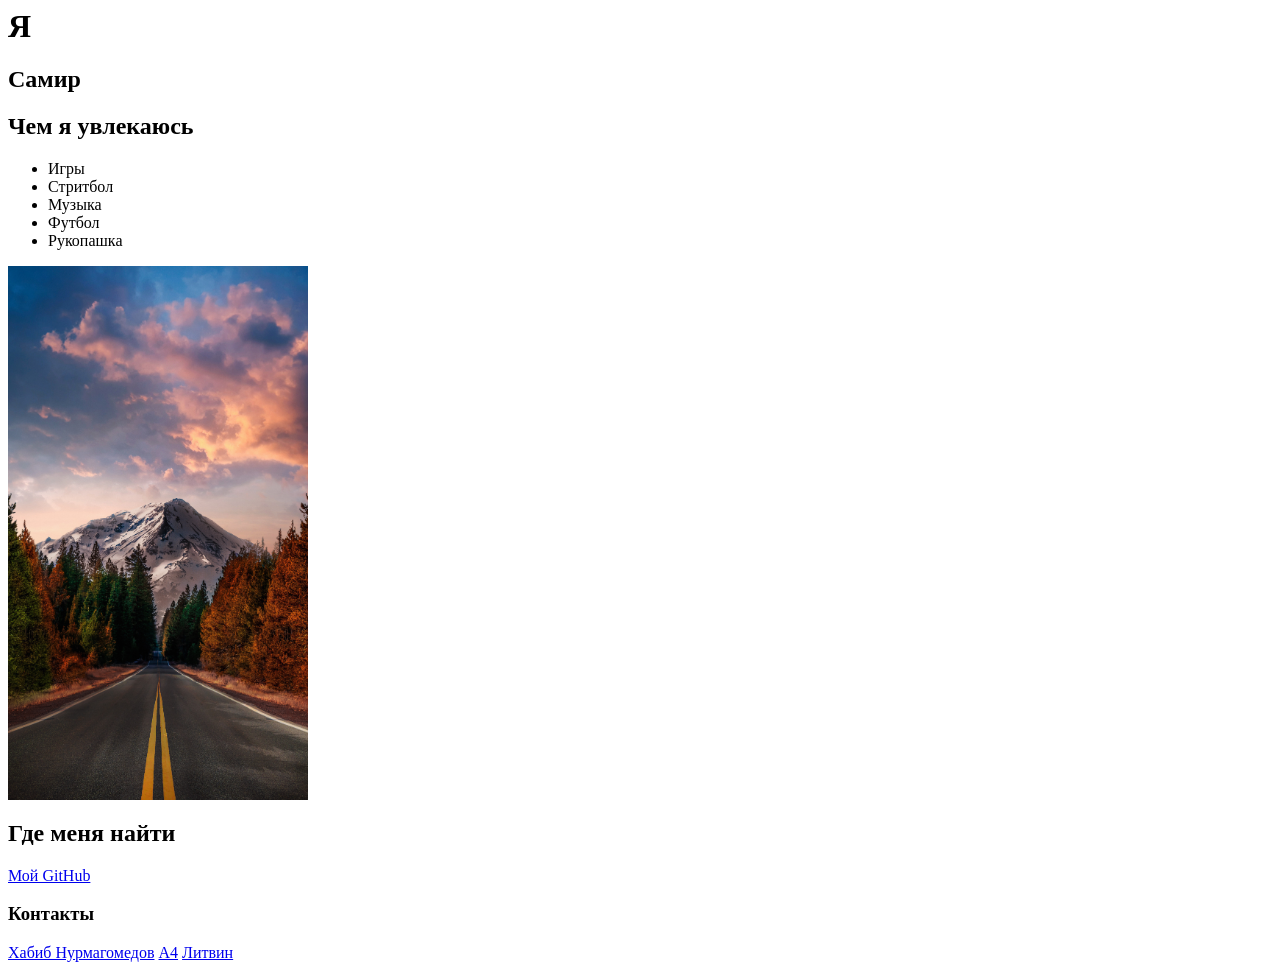
==== index.html @ b92f0202 "Первая страница обо мне" ====
<html lang="ru">
    <head>
        <meta charset="UTF-8">
        <title>Обо мне</title>
    </head>

    <body>
        <h1>Я</h1>
        <h2>Самир</h2>
        <h2>Чем я увлекаюсь</h2>
        <ul>
        <li>Игры</li>
        <li>Стритбол</li>
        <li>Музыка</li>
        <li>Футбол</li>
        <li>Рукопашка</li>
        </ul>
        <img src="175781-andzhunabity-andzhunadip-soundcloud-oblako-rastenie-3260x5797.jpg" alt="Моё фото" width="300">
        <h2>Где меня найти</h2>
        <a href="https://github.com/smrtecnon-del">Мой GitHub</a>
        <h3>Контакты</h3>
        <a href="https://t.me/khabib_nurmagomedov">Хабиб Нурмагомедов</a>
        <a href="https://t.me/A4omg">А4</a>
        <a href="https://t.me/litvintm">Литвин</a>
    </body>
</html>
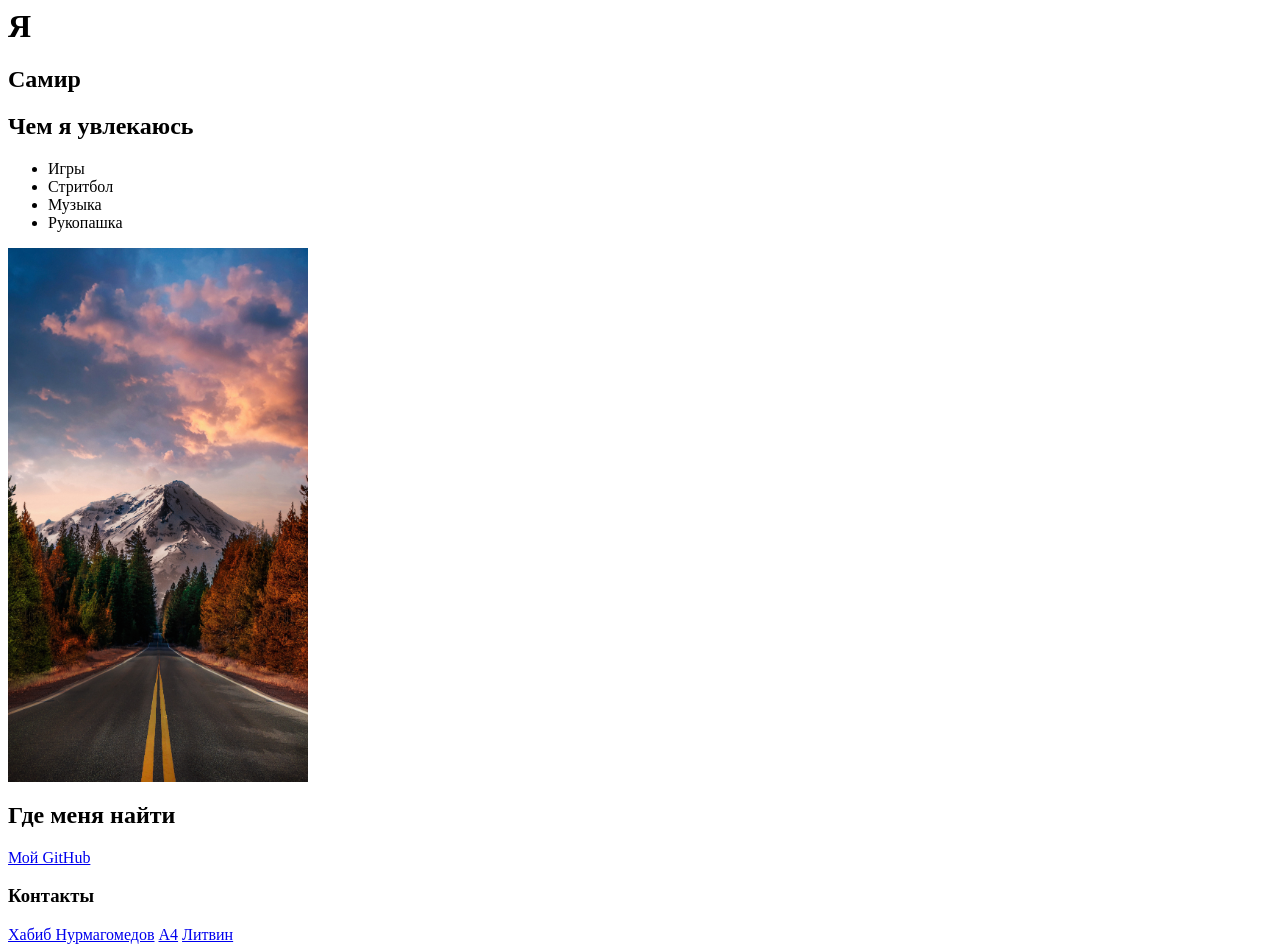
==== commit 3c51e6e6: "удалил элемент списка" ====
--- a/index.html
+++ b/index.html
@@ -12,7 +12,6 @@
         <li>Игры</li>
         <li>Стритбол</li>
         <li>Музыка</li>
-        <li>Футбол</li>
         <li>Рукопашка</li>
         </ul>
         <img src="175781-andzhunabity-andzhunadip-soundcloud-oblako-rastenie-3260x5797.jpg" alt="Моё фото" width="300">
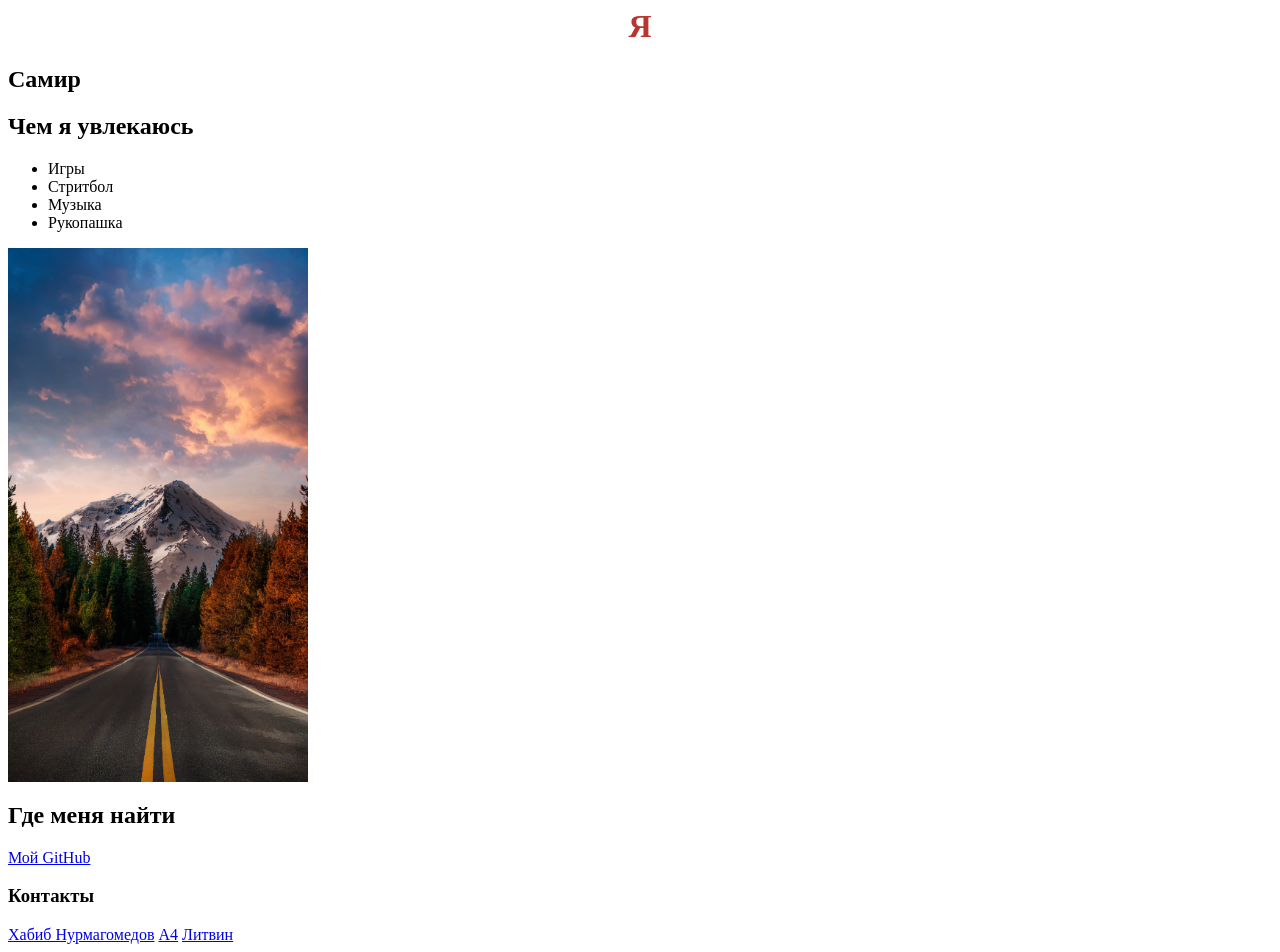
==== commit c8dd277b: "изменил цвет заголовка ур 1" ====
--- a/index.html
+++ b/index.html
@@ -1,5 +1,6 @@
 <html lang="ru">
     <head>
+        <link rel="stylesheet" href="style.css">
         <meta charset="UTF-8">
         <title>Обо мне</title>
     </head>
--- a/style.css
+++ b/style.css
@@ -0,0 +1,4 @@
+h1 {
+  color: #b8362f;
+  text-align: center;
+}
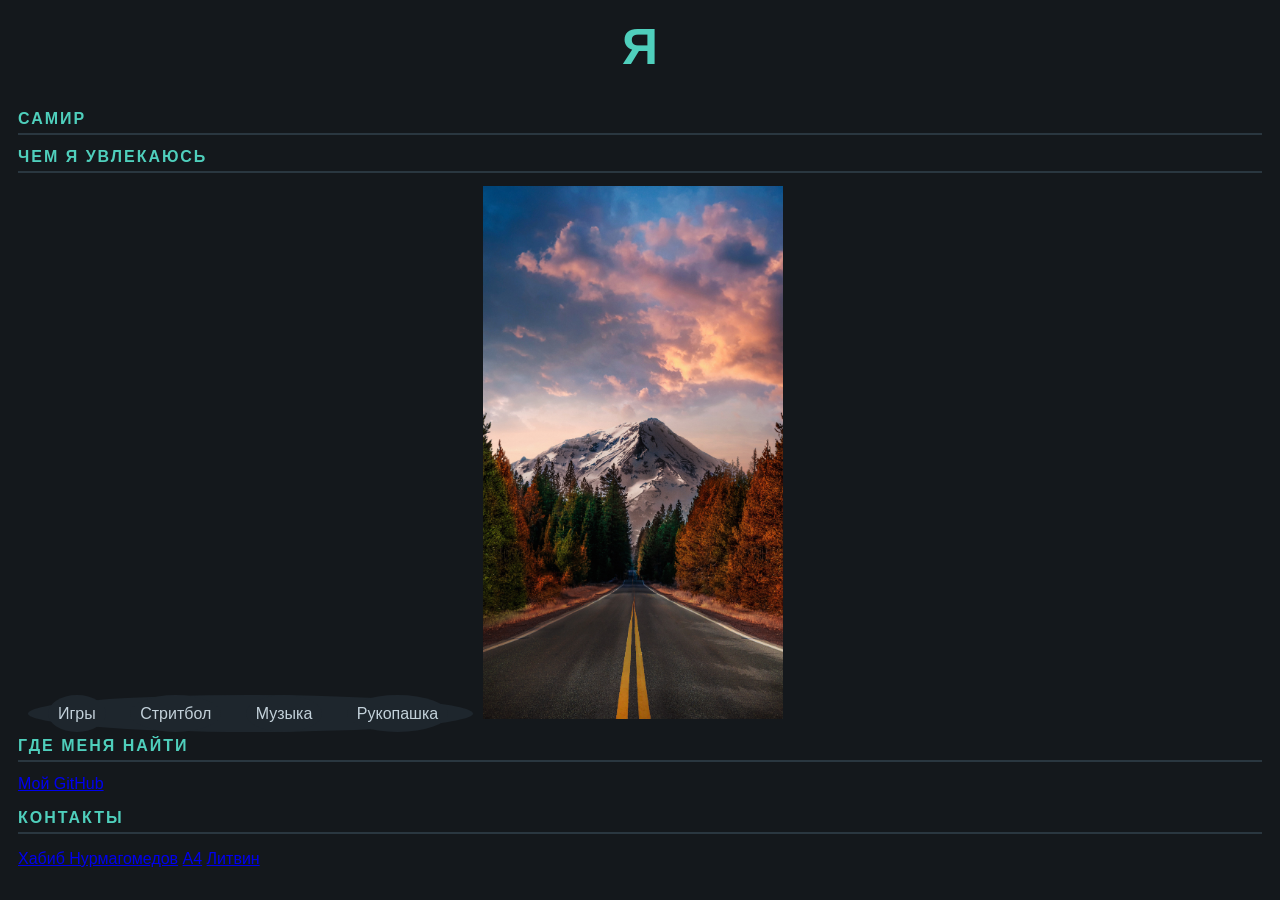
==== commit 9a26c10a: "отредактировал ul и li" ====
--- a/index.html
+++ b/index.html
@@ -10,10 +10,10 @@
         <h2>Самир</h2>
         <h2>Чем я увлекаюсь</h2>
         <ul>
-        <li>Игры</li>
-        <li>Стритбол</li>
-        <li>Музыка</li>
-        <li>Рукопашка</li>
+            <li>Игры</li>
+            <li>Стритбол</li>
+            <li>Музыка</li>
+            <li>Рукопашка</li>
         </ul>
         <img src="175781-andzhunabity-andzhunadip-soundcloud-oblako-rastenie-3260x5797.jpg" alt="Моё фото" width="300">
         <h2>Где меня найти</h2>
--- a/style.css
+++ b/style.css
@@ -1,4 +1,32 @@
 h1 {
-  color: #b8362f;
+  color: #4fcfbc;
   text-align: center;
+  font-size: 50px;
+}
+
+h2, h3 {
+  color: #4fcfbc;
+  font-size: 16px;
+  text-transform: uppercase;
+  letter-spacing: 2px;
+  border-bottom: 2px solid #2a3740;
+  padding-bottom: 5px;
+}
+
+body {
+  background-color: #14181c;
+  color: #dbe4ea;
+  font-family: Arial;
+  padding: 10px;
+}
+
+ul, li{
+  list-style: none;
+  padding: 10px;
+  display: inline;
+  background-color: #1e262d;
+  color: #c3d1da;
+  border-radius: 50%;
+  padding: 10px;
+  margin: 10px;
 }
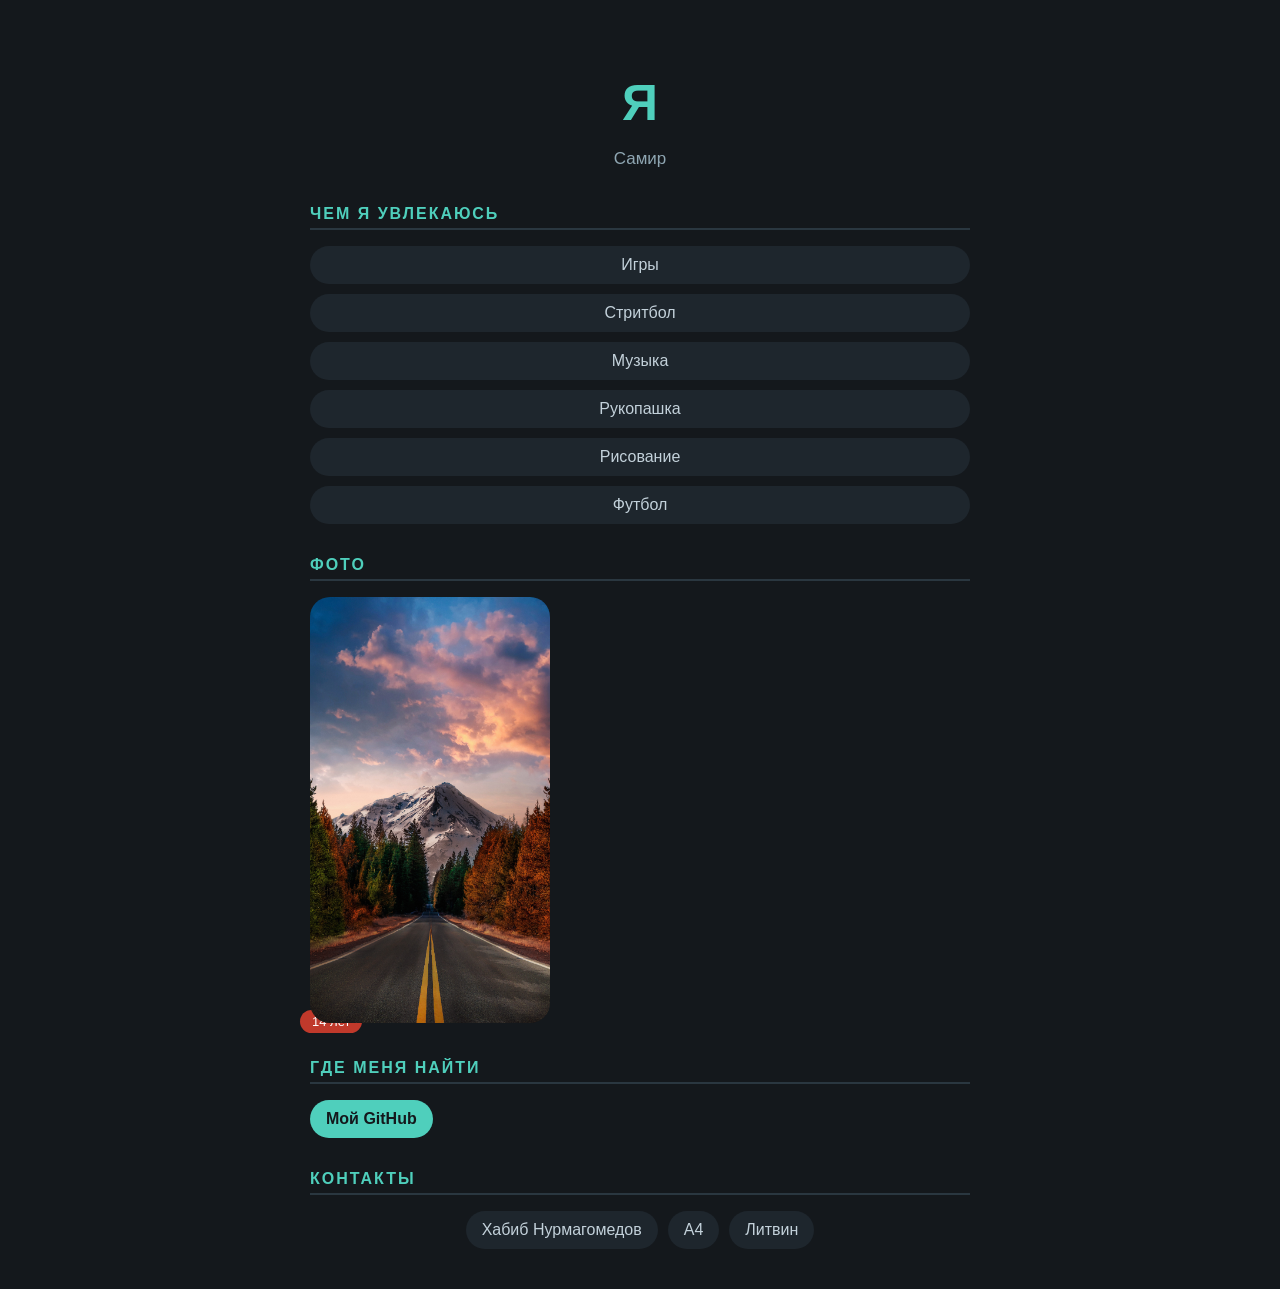
==== commit 438a10a5: "расположил объекты" ====
--- a/index.html
+++ b/index.html
@@ -1,26 +1,56 @@
+<!DOCTYPE html>
 <html lang="ru">
-    <head>
-        <link rel="stylesheet" href="style.css">
-        <meta charset="UTF-8">
-        <title>Обо мне</title>
-    </head>
+<head>
+  <meta charset="UTF-8">
+  <meta name="viewport" content="width=device-width, initial-scale=1">
+  <link rel="stylesheet" href="style.css">
+  <title>Обо мне</title>
+</head>
 
-    <body>
-        <h1>Я</h1>
-        <h2>Самир</h2>
-        <h2>Чем я увлекаюсь</h2>
-        <ul>
-            <li>Игры</li>
-            <li>Стритбол</li>
-            <li>Музыка</li>
-            <li>Рукопашка</li>
-        </ul>
-        <img src="175781-andzhunabity-andzhunadip-soundcloud-oblako-rastenie-3260x5797.jpg" alt="Моё фото" width="300">
-        <h2>Где меня найти</h2>
-        <a href="https://github.com/smrtecnon-del">Мой GitHub</a>
-        <h3>Контакты</h3>
-        <a href="https://t.me/khabib_nurmagomedov">Хабиб Нурмагомедов</a>
-        <a href="https://t.me/A4omg">А4</a>
-        <a href="https://t.me/litvintm">Литвин</a>
-    </body>
+<body>
+
+  <header>
+    <h1>Я</h1>
+    <p class="name">Самир</p>
+  </header>
+
+  <main>
+
+    <section>
+      <h2>Чем я увлекаюсь</h2>
+      <ul>
+        <li>Игры</li>
+        <li>Стритбол</li>
+        <li>Музыка</li>
+        <li>Рукопашка</li>
+        <li>Рисование</li>
+        <li>Футбол</li>
+      </ul>
+    </section>
+
+    <section>
+      <h2>Фото</h2>
+      <div class="photo">
+        <img src="175781-andzhunabity-andzhunadip-soundcloud-oblako-rastenie-3260x5797.jpg" alt="Моё фото">
+        <span class="badge">14 лет</span>
+      </div>
+    </section>
+
+    <section>
+      <h2>Где меня найти</h2>
+      <a href="https://github.com/smrtecnon-del" class="accent">Мой GitHub</a>
+    </section>
+
+  </main>
+
+  <footer>
+    <h3>Контакты</h3>
+    <div class="links">
+      <a href="https://t.me/khabib_nurmagomedov">Хабиб Нурмагомедов</a>
+      <a href="https://t.me/A4omg">А4</a>
+      <a href="https://t.me/litvintm">Литвин</a>
+    </div>
+  </footer>
+
+</body>
 </html>
--- a/style.css
+++ b/style.css
@@ -1,7 +1,28 @@
+* {
+  box-sizing: border-box;
+}
+
+body {
+  background-color: #14181c;
+  color: #dbe4ea;
+  font-family: Arial, sans-serif;
+  padding: 40px 20px;
+  max-width: 700px;
+  margin: 0 auto;
+}
+
 h1 {
   color: #4fcfbc;
   text-align: center;
   font-size: 50px;
+  margin-bottom: 4px;
+}
+
+.name {
+  text-align: center;
+  color: #8fa6b2;
+  font-size: 17px;
+  margin-bottom: 36px;
 }
 
 h2, h3 {
@@ -11,22 +32,86 @@
   letter-spacing: 2px;
   border-bottom: 2px solid #2a3740;
   padding-bottom: 5px;
+  margin-top: 32px;
+  margin-bottom: 16px;
 }
 
-body {
-  background-color: #14181c;
-  color: #dbe4ea;
-  font-family: Arial;
-  padding: 10px;
+ul {
+  list-style: none;
+  padding: 0;
+  display: grid;
+  grid-template-columns: repeat(auto-fit, minmax(1fr 1fr 1fr));
+  gap: 10px;
 }
 
-ul, li{
-  list-style: none;
-  padding: 10px;
-  display: inline;
+li {
   background-color: #1e262d;
   color: #c3d1da;
-  border-radius: 50%;
+  border-radius: 20px;
   padding: 10px;
-  margin: 10px;
+  text-align: center;
+}
+
+.photo {
+  position: relative;
+  display: inline-block;
+}
+
+img {
+  width: 240px;
+  max-width: 100%;
+  border-radius: 20px;
+  display: block;
+}
+
+.badge {
+  position: absolute;
+  bottom: -10px;
+  left: -10px;
+  background-color: #c0392b;
+  color: white;
+  border-radius: 20px;
+  padding: 4px 12px;
+  font-size: 13px;
+  z-index: -1;
+}
+
+.links {
+  display: flex;
+  gap: 10px;
+  flex-wrap: wrap;
+  justify-content: center;
+}
+
+a {
+  display: inline-block;
+  color: #c3d1da;
+  background-color: #1e262d;
+  text-decoration: none;
+  border-radius: 20px;
+  padding: 10px 16px;
+}
+
+a:hover {
+  background-color: #2a3740;
+}
+
+.accent {
+  background-color: #4fcfbc;
+  color: #14181c;
+  font-weight: bold;
+}
+
+@media (max-width: 600px) {
+  h1 {
+    font-size: 34px;
+  }
+
+  body {
+    padding: 24px 16px;
+  }
+
+  ul {
+    grid-template-columns: 1fr
+  }
 }
